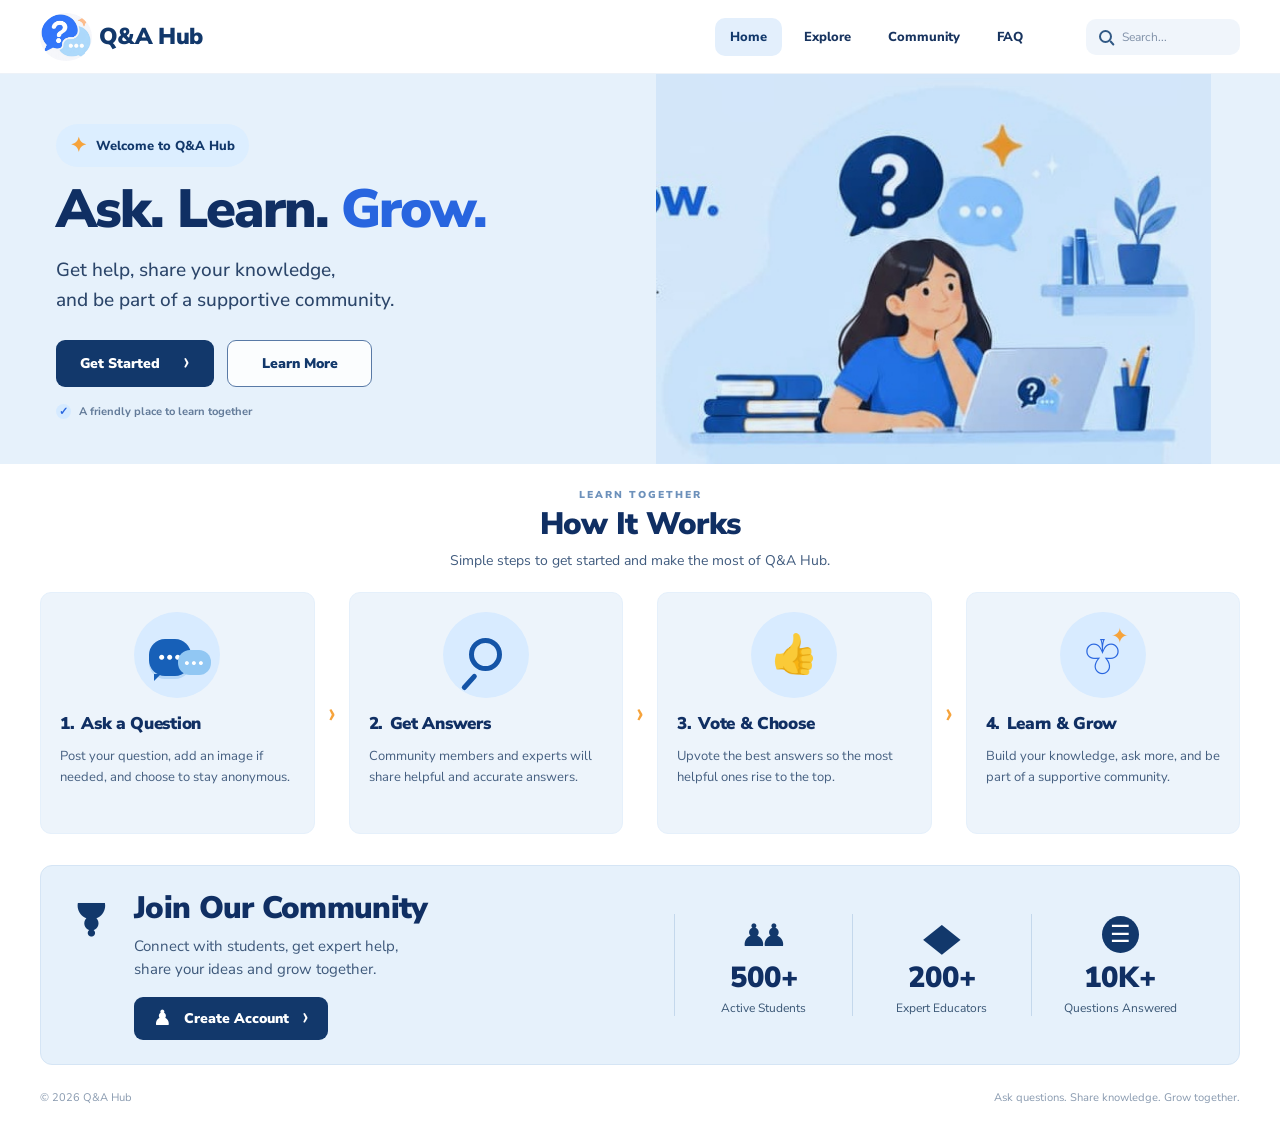
==== Front-end/Routes/Home.html @ 6d91d7c6 "Add Ask and Answer project files" ====
<!doctype html>
<html lang="en">
<head>
  <meta charset="utf-8">
  <meta name="viewport" content="width=device-width, initial-scale=1">
  <meta name="description" content="Ask questions, share knowledge, and grow together with the Q&A Hub community.">
  <title>Q&amp;A Hub</title>
  <link rel="stylesheet" href="../Styles/Home.css">
</head>
<body>
  <header class="site-header">
    <div class="nav-wrap">
      <a class="brand" href="#" aria-label="Q&A Hub home">
        <img src="../Assets/images4/qa-hub-logo.jpg" alt="" class="brand-mark">
        <span>Q&amp;A Hub</span>
      </a>
      <button class="menu-toggle" aria-label="Navigation menu" type="button"><span></span><span></span><span></span></button>
      <nav class="main-nav" aria-label="Main navigation">
        <a class="nav-link active" href="#home">Home</a>
        <a class="nav-link" href="#how-it-works">Explore</a>
        <a class="nav-link" href="#community">Community</a>
        <a class="nav-link" href="#how-it-works">FAQ</a>
      </nav>
      <div class="nav-tools">
        <div class="search-box" role="search" aria-label="Search questions"><span class="search-icon"></span><span>Search...</span></div>
      </div>
    </div>
  </header>

  <main>
    <section class="hero" id="home">
      <div class="hero-inner">
        <div class="hero-copy">
          <div class="eyebrow"><span class="sparkle">✦</span> Welcome to Q&amp;A Hub</div>
          <h1>Ask. Learn. <span>Grow.</span></h1>
          <p class="hero-description">Get help, share your knowledge,<br class="desktop-break"> and be part of a supportive community.</p>
          <div class="hero-actions">
            <a class="button button-primary" href="#community">Get Started <span class="arrow">›</span></a>
            <a class="button button-outline" href="#how-it-works">Learn More</a>
          </div>
          <div class="trust-note"><span class="tiny-check">✓</span> A friendly place to learn together</div>
        </div>
        <div class="hero-art">
          <img src="../Assets/images4/hero-illustration.jpg" alt="Student learning with a laptop, books, and question bubbles">
        </div>
      </div>
    </section>

    <section class="how-section section-wrap" id="how-it-works">
      <div class="section-heading">
        <span class="section-kicker">LEARN TOGETHER</span>
        <h2>How It Works</h2>
        <p>Simple steps to get started and make the most of Q&amp;A Hub.</p>
      </div>
      <div class="steps-grid">
        <article class="step-card">
          <div class="step-icon chat-icon"><span>•••</span><i>•••</i></div>
          <h3><span>1.</span> Ask a Question</h3>
          <p>Post your question, add an image if needed, and choose to stay anonymous.</p>
        </article>
        <span class="step-arrow" aria-hidden="true">›</span>
        <article class="step-card">
          <div class="step-icon"><span class="magnifier"></span></div>
          <h3><span>2.</span> Get Answers</h3>
          <p>Community members and experts will share helpful and accurate answers.</p>
        </article>
        <span class="step-arrow" aria-hidden="true">›</span>
        <article class="step-card">
          <div class="step-icon"><span class="thumb">👍</span></div>
          <h3><span>3.</span> Vote &amp; Choose</h3>
          <p>Upvote the best answers so the most helpful ones rise to the top.</p>
        </article>
        <span class="step-arrow" aria-hidden="true">›</span>
        <article class="step-card">
          <div class="step-icon bulb-icon"><span>♧</span><i>✦</i></div>
          <h3><span>4.</span> Learn &amp; Grow</h3>
          <p>Build your knowledge, ask more, and be part of a supportive community.</p>
        </article>
      </div>
    </section>

    <section class="community-wrap" id="community">
      <div class="community-panel">
        <div class="community-copy">
          <div class="people-symbol" aria-hidden="true">♟</div>
          <div>
            <h2>Join Our Community</h2>
            <p>Connect with students, get expert help,<br class="desktop-break"> share your ideas and grow together.</p>
            <a class="button button-primary create-button" href="#home"><span class="user-symbol">♟</span> Create Account <span class="arrow">›</span></a>
          </div>
        </div>
        <div class="stats">
          <div class="stat">
            <div class="stat-icon people-icon">♟♟</div>
            <strong>500+</strong>
            <span>Active Students</span>
          </div>
          <div class="stat">
            <div class="stat-icon cap-icon">◆</div>
            <strong>200+</strong>
            <span>Expert Educators</span>
          </div>
          <div class="stat">
            <div class="stat-icon question-icon">☰</div>
            <strong>10K+</strong>
            <span>Questions Answered</span>
          </div>
        </div>
      </div>
    </section>
  </main>
  <footer class="site-footer"><span>© 2026 Q&amp;A Hub</span><span>Ask questions. Share knowledge. Grow together.</span></footer>
</body>
</html>
---- Front-end/Styles/Home.css ----
@import url('https://fonts.googleapis.com/css2?family=Nunito+Sans:wght@400;500;600;700;800;900&display=swap');

:root {
  --navy: #12386b;
  --navy-deep: #102f63;
  --blue: #2865df;
  --sky: #e6f1fb;
  --sky-card: #edf4fb;
  --sky-icon: #dcecfb;
  --orange: #f6a33b;
  --ink: #18345f;
  --muted: #506785;
  --white: #fff;
  --border: #d5e1ed;
  --shadow: 0 8px 24px rgba(23, 62, 112, .06);
}

* { box-sizing: border-box; }
html { scroll-behavior: smooth; }
body {
  margin: 0;
  color: var(--ink);
  background: var(--white);
  font-family: "Nunito Sans", "Segoe UI", Arial, sans-serif;
  -webkit-font-smoothing: antialiased;
}
a { color: inherit; text-decoration: none; }
.site-header {
  height: 74px;
  background: rgba(255,255,255,.98);
  border-bottom: 1px solid #edf2f8;
  position: relative;
  z-index: 2;
}
.nav-wrap {
  width: min(1200px, calc(100% - 64px));
  height: 100%;
  margin: auto;
  display: flex;
  align-items: center;
  gap: 30px;
}
.brand { display: flex; align-items: center; gap: 7px; flex-shrink: 0; color: var(--navy); font-size: 23px; font-weight: 900; letter-spacing: -.7px; }
.brand-mark { width: 52px; height: 48px; object-fit: cover; object-position: center; mix-blend-mode: multiply; border-radius: 50%; }
.main-nav { display: flex; align-items: center; gap: 7px; margin-left: auto; }
.nav-link { padding: 10px 15px; border-radius: 10px; font-size: 13px; font-weight: 800; white-space: nowrap; transition: background .2s ease; }
.nav-link:hover, .nav-link.active { background: #e3effc; color: var(--navy); }
.nav-tools { display: flex; align-items: center; gap: 18px; margin-left: 18px; }
.search-box { height: 36px; width: 154px; border-radius: 10px; background: #f0f5fb; display: flex; align-items: center; gap: 10px; padding: 0 13px; color: #8091a8; font-size: 12px; }
.search-icon { width: 13px; height: 13px; border: 2px solid #315985; border-radius: 50%; position: relative; display: inline-block; }
.search-icon:after { content: ""; position: absolute; width: 6px; height: 2px; background: #315985; right: -5px; bottom: -3px; transform: rotate(48deg); border-radius: 2px; }
.menu-toggle { display: none; }

.hero { background: var(--sky); overflow: hidden; }
.hero-inner { width: min(1200px, calc(100% - 64px)); min-height: 390px; margin: auto; display: grid; grid-template-columns: 1fr 1.08fr; align-items: center; gap: 20px; }
.hero-copy { padding: 45px 0 40px 16px; position: relative; z-index: 1; }
.eyebrow { display: inline-flex; align-items: center; gap: 9px; padding: 8px 14px; border-radius: 24px; background: #dceeff; color: var(--navy); font-size: 13px; font-weight: 800; margin-bottom: 14px; }
.sparkle { color: var(--orange); font-size: 20px; }
h1 { font-size: clamp(38px, 4.2vw, 57px); line-height: 1.08; letter-spacing: -1.9px; margin: 0 0 17px; color: var(--navy-deep); font-weight: 900; }
h1 span { color: var(--blue); }
.hero-description { font-size: 19px; line-height: 1.55; color: #2c466a; margin: 0; font-weight: 500; }
.hero-actions { display: flex; flex-wrap: wrap; gap: 13px; margin-top: 25px; }
.button { min-height: 47px; display: inline-flex; align-items: center; justify-content: center; gap: 23px; padding: 0 24px; border-radius: 9px; font-size: 14px; font-weight: 900; transition: transform .2s ease, box-shadow .2s ease, background .2s ease; }
.button:hover { transform: translateY(-2px); box-shadow: 0 7px 16px rgba(16,47,99,.15); }
.button-primary { background: var(--navy); color: white; }
.button-primary:hover { background: #17427f; }
.button-outline { color: var(--navy); background: rgba(255,255,255,.85); border: 1.5px solid #597aa6; min-width: 145px; }
.arrow { font-size: 27px; font-weight: 400; line-height: 0; margin-top: -3px; }
.trust-note { margin-top: 17px; color: #637b99; font-size: 11px; font-weight: 700; }
.tiny-check { display: inline-grid; place-items: center; width: 15px; height: 15px; margin-right: 5px; background: #d5eaff; color: var(--blue); border-radius: 50%; }
.hero-art { height: 390px; display: flex; align-items: center; justify-content: center; min-width: 0; }
.hero-art img { width: 112%; max-width: none; height: 100%; object-fit: contain; mix-blend-mode: multiply; }

.section-wrap { width: min(1200px, calc(100% - 64px)); margin: auto; }
.how-section { padding: 24px 0 31px; }
.section-heading { text-align: center; margin-bottom: 22px; }
.section-kicker { display: block; color: #6d91bb; font-size: 10px; letter-spacing: 2px; font-weight: 900; margin-bottom: 3px; }
.section-heading h2 { margin: 0; color: var(--navy-deep); font-size: 31px; line-height: 1.25; font-weight: 900; letter-spacing: -.7px; }
.section-heading p { margin: 7px 0 0; font-size: 14px; color: #405b7e; }
.steps-grid { display: grid; grid-template-columns: 1fr 18px 1fr 18px 1fr 18px 1fr; align-items: center; gap: 8px; }
.step-card { min-height: 242px; background: var(--sky-card); border: 1px solid #e5f0fb; border-radius: 11px; padding: 19px 19px 17px; text-align: left; }
.step-icon { width: 86px; height: 86px; border-radius: 50%; background: #d8ebff; margin: 0 auto 14px; display: grid; place-items: center; color: var(--blue); position: relative; }
.step-icon .thumb { font-size: 38px; filter: saturate(.9); }
.magnifier { width: 33px; height: 33px; border: 5px solid #1454a7; border-radius: 50%; position: relative; }
.magnifier:after { content: ""; width: 20px; height: 5px; border-radius: 4px; background: #1454a7; position: absolute; right: 21px; bottom: -11px; transform: rotate(-48deg); transform-origin: right center; }
.chat-icon span { position: absolute; background: #1760b8; color: white; font-size: 14px; font-weight: 900; letter-spacing: 1px; padding: 8px 9px 10px; border-radius: 16px; left: 15px; top: 27px; box-shadow: 0 3px 0 #b6d7f7; }
.chat-icon span:after { content: ""; position: absolute; left: 5px; bottom: -5px; border-top: 7px solid #1760b8; border-right: 7px solid transparent; }
.chat-icon i { position: absolute; right: 9px; bottom: 23px; padding: 5px 6px; border-radius: 12px; background: #91c7f3; color: white; font-style: normal; font-size: 11px; letter-spacing: 1px; }
.bulb-icon span { font-size: 48px; transform: rotate(180deg); }
.bulb-icon i { position: absolute; top: 10px; right: 17px; color: var(--orange); font-size: 21px; font-style: normal; }
.step-card h3 { color: var(--navy-deep); font-size: 17px; margin: 0 0 11px; font-weight: 900; white-space: nowrap; letter-spacing: -.3px; }
.step-card h3 span { margin-right: 2px; }
.step-card p { font-size: 13px; line-height: 1.65; color: #455f80; margin: 0; }
.step-arrow { color: var(--orange); font-size: 31px; font-weight: 500; text-align: center; }

.community-wrap { width: min(1200px, calc(100% - 64px)); margin: 0 auto 25px; }
.community-panel { background: #e6f1fb; border: 1px solid #d5e5f5; border-radius: 12px; padding: 24px 30px; display: grid; grid-template-columns: 1.08fr 1fr; align-items: center; gap: 25px; }
.community-copy { display: flex; align-items: flex-start; gap: 22px; }
.people-symbol { color: var(--navy); font-size: 46px; line-height: 1; transform: rotate(180deg); margin-top: 5px; }
.community-copy h2 { margin: 0 0 8px; color: var(--navy-deep); font-size: 31px; line-height: 1.2; font-weight: 900; letter-spacing: -.7px; }
.community-copy p { margin: 0; color: #3d587a; font-size: 15px; line-height: 1.55; }
.create-button { min-height: 43px; margin-top: 16px; padding: 0 19px; gap: 13px; }
.user-symbol { font-size: 20px; }
.stats { display: grid; grid-template-columns: repeat(3, 1fr); align-items: stretch; }
.stat { min-width: 0; text-align: center; padding: 2px 8px 0; border-left: 1px solid #c4d8ec; display: flex; flex-direction: column; align-items: center; }
.stat-icon { height: 42px; color: var(--navy); font-size: 31px; line-height: 1; display: grid; place-items: center; margin-bottom: 3px; }
.people-icon { letter-spacing: -8px; padding-right: 8px; }
.cap-icon { font-size: 39px; transform: scaleX(1.25); }
.question-icon { width: 37px; height: 37px; background: var(--navy); border-radius: 50%; color: white; font-size: 23px; margin-bottom: 8px; }
.stat strong { font-size: 29px; line-height: 1.2; color: var(--navy-deep); font-weight: 900; }
.stat span { margin-top: 5px; font-size: 12px; color: #385574; white-space: nowrap; }
.site-footer { width: min(1200px, calc(100% - 64px)); margin: 0 auto; padding: 0 0 20px; display: flex; justify-content: space-between; color: #8a9bb0; font-size: 11px; }

@media (min-width: 1300px) {
  .hero-inner { min-height: 405px; }
  .hero-art { height: 405px; }
  .step-card { min-height: 248px; }
}
@media (max-width: 1050px) {
  .nav-wrap, .hero-inner, .section-wrap, .community-wrap, .site-footer { width: min(100% - 40px, 900px); }
  .nav-wrap { gap: 15px; }
  .brand { font-size: 19px; }
  .brand-mark { width: 44px; height: 43px; }
  .nav-link { padding: 9px 10px; }
  .nav-tools { gap: 12px; }
  .search-box { width: 130px; }
  .hero-inner { grid-template-columns: 1fr 1fr; }
  .hero-copy { padding-left: 0; }
  .hero-art { height: 340px; }
  .hero-description { font-size: 17px; }
  .step-card { padding: 16px 12px; min-height: 235px; }
  .step-card h3 { font-size: 15px; }
  .step-card p { font-size: 12px; }
  .community-panel { padding: 22px; gap: 15px; }
  .community-copy { gap: 13px; }
  .community-copy h2 { font-size: 26px; }
}
@media (max-width: 760px) {
  .site-header { height: 66px; }
  .nav-wrap { width: calc(100% - 32px); justify-content: space-between; }
  .brand { font-size: 19px; }
  .brand-mark { width: 42px; height: 42px; }
  .menu-toggle { display: flex; flex-direction: column; gap: 4px; border: 0; padding: 8px; background: #eaf4ff; border-radius: 8px; margin-left: auto; }
  .menu-toggle span { width: 18px; height: 2px; background: var(--navy); border-radius: 2px; }
  .main-nav { display: none; }
  .nav-tools { gap: 10px; }
  .search-box { width: 36px; padding: 0; justify-content: center; }
  .search-box span:last-child { display: none; }
  .hero-inner { width: calc(100% - 36px); display: flex; flex-direction: column; gap: 0; align-items: stretch; }
  .hero-copy { padding: 35px 0 5px; }
  .eyebrow { font-size: 12px; margin-bottom: 13px; }
  h1 { font-size: clamp(38px, 9vw, 52px); letter-spacing: -1.5px; }
  .hero-description { font-size: 16px; }
  .desktop-break { display: none; }
  .hero-actions { margin-top: 21px; }
  .button { min-height: 44px; padding: 0 18px; gap: 14px; }
  .hero-art { height: auto; min-height: 230px; margin: 0 -10px; }
  .hero-art img { width: 100%; height: auto; max-height: 290px; object-fit: contain; }
  .section-wrap, .community-wrap, .site-footer { width: calc(100% - 36px); }
  .how-section { padding: 27px 0 24px; }
  .section-heading { margin-bottom: 18px; }
  .section-heading h2 { font-size: 28px; }
  .section-heading p { font-size: 13px; line-height: 1.5; }
  .steps-grid { grid-template-columns: 1fr 1fr; gap: 12px; }
  .step-arrow { display: none; }
  .step-card { min-height: 0; padding: 17px 15px; }
  .step-icon { width: 72px; height: 72px; margin-bottom: 12px; }
  .step-card h3 { white-space: normal; font-size: 15px; margin-bottom: 8px; }
  .step-card p { font-size: 12px; line-height: 1.55; }
  .community-wrap { margin-bottom: 20px; }
  .community-panel { grid-template-columns: 1fr; padding: 22px 18px; gap: 23px; }
  .community-copy { gap: 12px; }
  .people-symbol { font-size: 36px; }
  .community-copy h2 { font-size: 25px; }
  .community-copy p { font-size: 13px; }
  .create-button { margin-top: 13px; }
  .stats { border-top: 1px solid #c4d8ec; padding-top: 17px; }
  .stat:first-child { border-left: 0; }
  .stat { padding: 0 3px; }
  .stat strong { font-size: 24px; }
  .stat span { font-size: 10px; white-space: normal; }
  .stat-icon { font-size: 26px; height: 35px; }
  .question-icon { width: 31px; height: 31px; font-size: 19px; }
  .site-footer { gap: 10px; font-size: 10px; }
}
@media (max-width: 390px) {
  .brand { font-size: 16px; gap: 4px; }
  .brand-mark { width: 36px; height: 36px; }
  .nav-wrap { gap: 7px; }
  .hero-actions { gap: 8px; }
  .button { padding: 0 13px; font-size: 12px; }
  .step-card { padding: 13px 10px; }
  .step-card h3 { font-size: 14px; }
  .community-copy h2 { font-size: 22px; }
  .site-footer { flex-direction: column; text-align: center; }
}
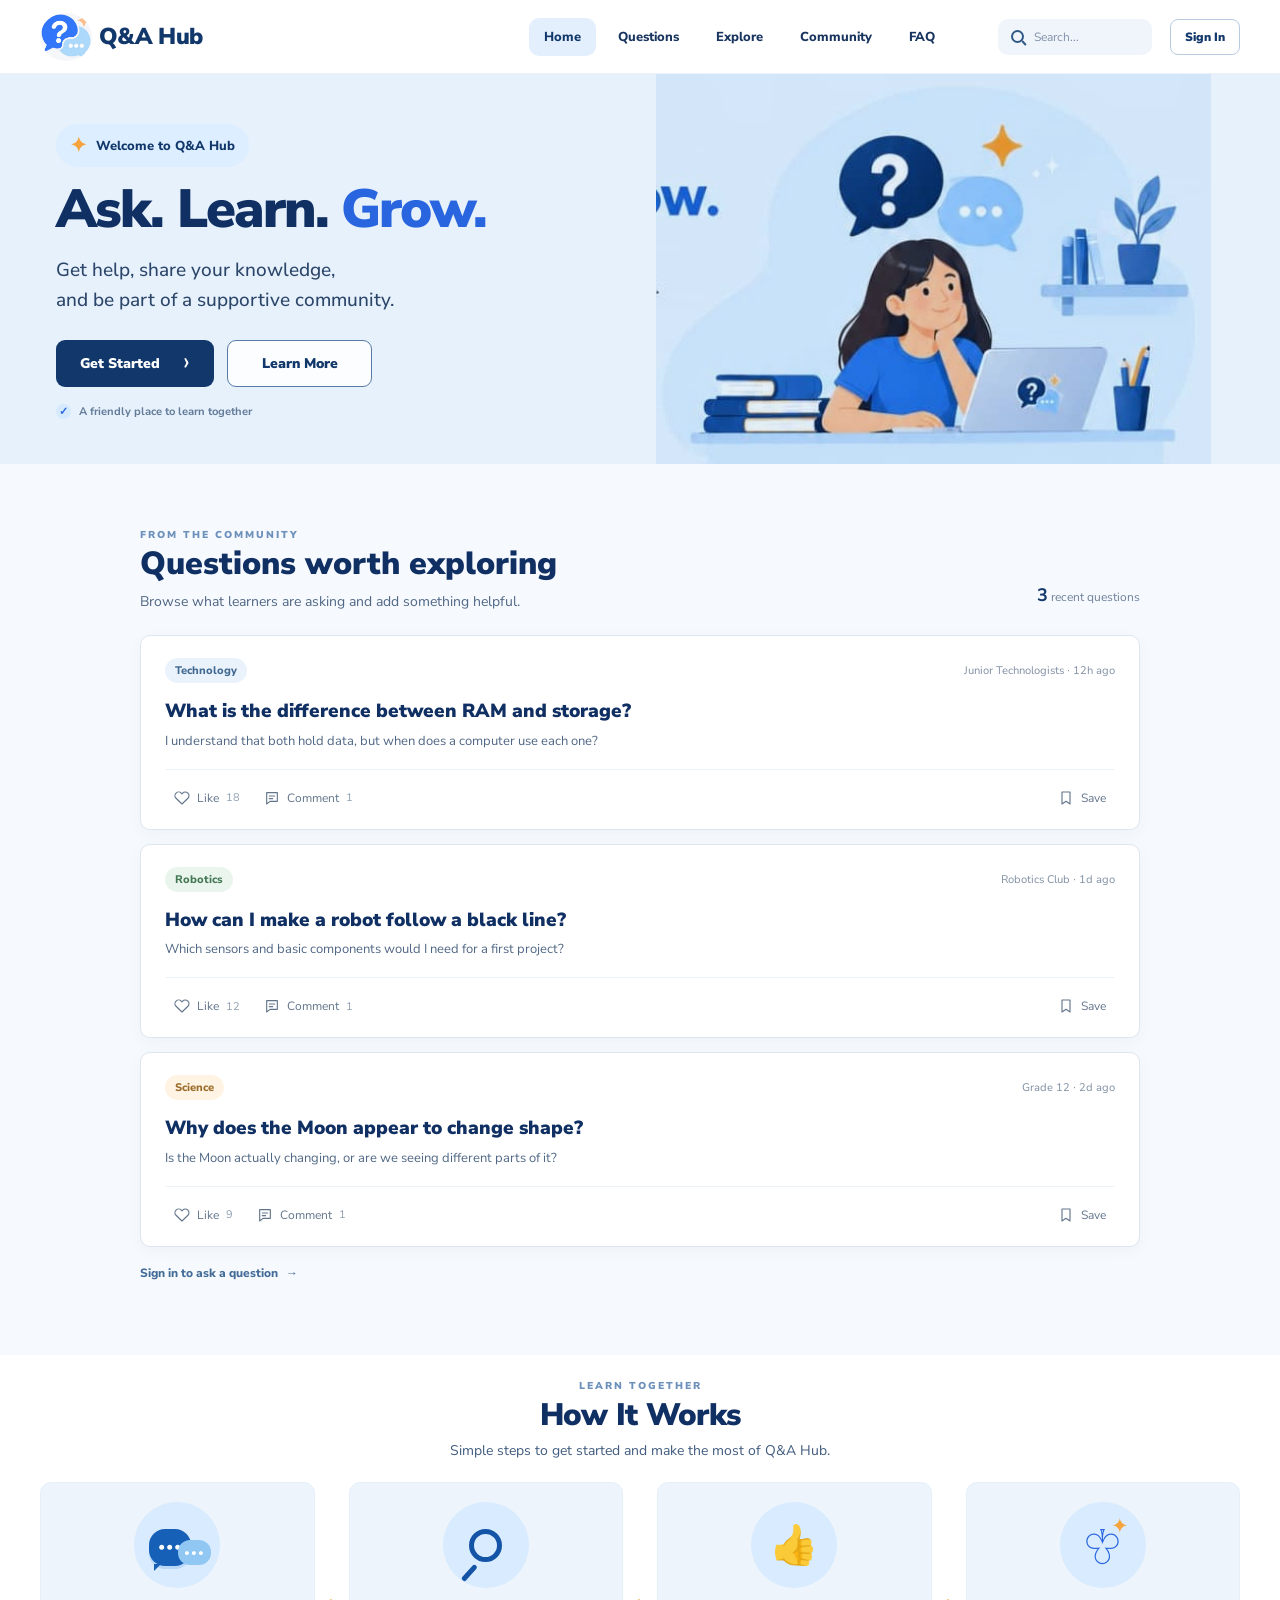
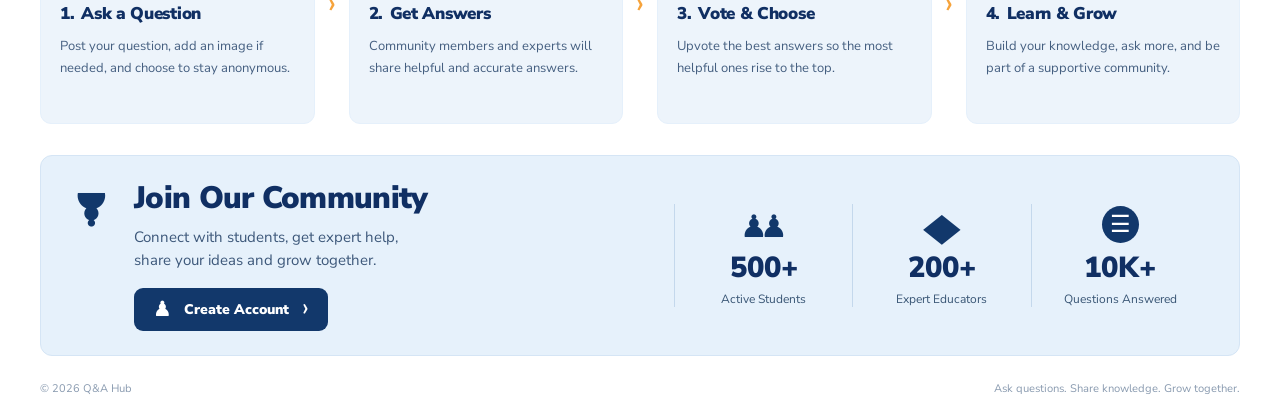
==== commit a8b812d4: "changed home page and main menu" ====
--- a/Front-end/Routes/Home.html
+++ b/Front-end/Routes/Home.html
@@ -17,12 +17,14 @@
       <button class="menu-toggle" aria-label="Navigation menu" type="button"><span></span><span></span><span></span></button>
       <nav class="main-nav" aria-label="Main navigation">
         <a class="nav-link active" href="#home">Home</a>
+        <a class="nav-link" href="#questions">Questions</a>
         <a class="nav-link" href="#how-it-works">Explore</a>
         <a class="nav-link" href="#community">Community</a>
         <a class="nav-link" href="#how-it-works">FAQ</a>
       </nav>
       <div class="nav-tools">
         <div class="search-box" role="search" aria-label="Search questions"><span class="search-icon"></span><span>Search...</span></div>
+        <a class="sign-in-button" href="Sign_in.html">Sign In</a>
       </div>
     </div>
   </header>
@@ -43,6 +45,76 @@
         <div class="hero-art">
           <img src="../Assets/images4/hero-illustration.jpg" alt="Student learning with a laptop, books, and question bubbles">
         </div>
+      </div>
+    </section>
+
+    <section aria-labelledby="questions-title" class="questions-section" id="questions">
+      <div class="questions-wrap">
+        <div class="questions-heading">
+          <div>
+            <span class="section-kicker">FROM THE COMMUNITY</span>
+            <h2 id="questions-title">Questions worth exploring</h2>
+            <p>Browse what learners are asking and add something helpful.</p>
+          </div>
+          <span class="question-total"><strong>3</strong> recent questions</span>
+        </div>
+        <div class="question-feed">
+          <article class="question-card" data-question="ram-storage">
+            <div class="question-card-meta"><span class="question-topic">Technology</span><span>Junior Technologists <i aria-hidden="true">·</i> 12h ago</span></div>
+            <h3>What is the difference between RAM and storage?</h3>
+            <p>I understand that both hold data, but when does a computer use each one?</p>
+            <div class="question-actions" aria-label="Question actions">
+              <button aria-label="Like question" aria-pressed="false" class="question-action" data-like-question="ram-storage" type="button"><svg aria-hidden="true" viewbox="0 0 24 24"><path d="M20.8 4.6a5.5 5.5 0 0 0-7.8 0L12 5.7l-1.1-1.1a5.5 5.5 0 0 0-7.8 7.8l1.1 1.1L12 21l7.8-7.5 1.1-1.1a5.5 5.5 0 0 0-.1-7.8Z"></path></svg><span>Like</span><span class="action-count" data-like-count>18</span></button>
+              <button aria-controls="comments-ram-storage" aria-expanded="false" class="question-action" data-toggle-comments type="button"><svg aria-hidden="true" viewbox="0 0 24 24"><path d="M4 4h16v13H9l-5 4z"></path><path d="M8 9h8M8 13h5"></path></svg><span>Comment</span><span class="action-count" data-comment-count>1</span></button>
+              <button aria-label="Save question" aria-pressed="false" class="question-action save-question" data-save-question="ram-storage" type="button"><svg aria-hidden="true" viewbox="0 0 24 24"><path d="M6 3h12v18l-6-4-6 4z"></path></svg><span>Save</span></button>
+            </div>
+            <section aria-label="Comments" class="question-comments" hidden id="comments-ram-storage">
+              <div class="comment-list" data-comment-list><article class="community-comment"><strong>Farzana</strong><p>RAM is temporary working memory. Storage keeps files even when the computer is off.</p></article></div>
+              <form class="comment-form" data-comment-form>
+                <label class="visually-hidden" for="comment-ram-storage">Write a comment</label>
+                <textarea id="comment-ram-storage" maxlength="500" placeholder="Add a helpful comment..." required rows="2"></textarea>
+                <button class="comment-submit" type="submit">Post comment</button>
+              </form>
+            </section>
+          </article>
+          <article class="question-card" data-question="line-robot">
+            <div class="question-card-meta"><span class="question-topic topic-robotics">Robotics</span><span>Robotics Club <i aria-hidden="true">·</i> 1d ago</span></div>
+            <h3>How can I make a robot follow a black line?</h3>
+            <p>Which sensors and basic components would I need for a first project?</p>
+            <div class="question-actions" aria-label="Question actions">
+              <button aria-label="Like question" aria-pressed="false" class="question-action" data-like-question="line-robot" type="button"><svg aria-hidden="true" viewbox="0 0 24 24"><path d="M20.8 4.6a5.5 5.5 0 0 0-7.8 0L12 5.7l-1.1-1.1a5.5 5.5 0 0 0-7.8 7.8l1.1 1.1L12 21l7.8-7.5 1.1-1.1a5.5 5.5 0 0 0-.1-7.8Z"></path></svg><span>Like</span><span class="action-count" data-like-count>12</span></button>
+              <button aria-controls="comments-line-robot" aria-expanded="false" class="question-action" data-toggle-comments type="button"><svg aria-hidden="true" viewbox="0 0 24 24"><path d="M4 4h16v13H9l-5 4z"></path><path d="M8 9h8M8 13h5"></path></svg><span>Comment</span><span class="action-count" data-comment-count>1</span></button>
+              <button aria-label="Save question" aria-pressed="false" class="question-action save-question" data-save-question="line-robot" type="button"><svg aria-hidden="true" viewbox="0 0 24 24"><path d="M6 3h12v18l-6-4-6 4z"></path></svg><span>Save</span></button>
+            </div>
+            <section aria-label="Comments" class="question-comments" hidden id="comments-line-robot">
+              <div class="comment-list" data-comment-list><article class="community-comment"><strong>Omid</strong><p>Two infrared sensors can detect the contrast between the line and the floor.</p></article></div>
+              <form class="comment-form" data-comment-form>
+                <label class="visually-hidden" for="comment-line-robot">Write a comment</label>
+                <textarea id="comment-line-robot" maxlength="500" placeholder="Add a helpful comment..." required rows="2"></textarea>
+                <button class="comment-submit" type="submit">Post comment</button>
+              </form>
+            </section>
+          </article>
+          <article class="question-card" data-question="moon-phases">
+            <div class="question-card-meta"><span class="question-topic topic-science">Science</span><span>Grade 12 <i aria-hidden="true">·</i> 2d ago</span></div>
+            <h3>Why does the Moon appear to change shape?</h3>
+            <p>Is the Moon actually changing, or are we seeing different parts of it?</p>
+            <div class="question-actions" aria-label="Question actions">
+              <button aria-label="Like question" aria-pressed="false" class="question-action" data-like-question="moon-phases" type="button"><svg aria-hidden="true" viewbox="0 0 24 24"><path d="M20.8 4.6a5.5 5.5 0 0 0-7.8 0L12 5.7l-1.1-1.1a5.5 5.5 0 0 0-7.8 7.8l1.1 1.1L12 21l7.8-7.5 1.1-1.1a5.5 5.5 0 0 0-.1-7.8Z"></path></svg><span>Like</span><span class="action-count" data-like-count>9</span></button>
+              <button aria-controls="comments-moon-phases" aria-expanded="false" class="question-action" data-toggle-comments type="button"><svg aria-hidden="true" viewbox="0 0 24 24"><path d="M4 4h16v13H9l-5 4z"></path><path d="M8 9h8M8 13h5"></path></svg><span>Comment</span><span class="action-count" data-comment-count>1</span></button>
+              <button aria-label="Save question" aria-pressed="false" class="question-action save-question" data-save-question="moon-phases" type="button"><svg aria-hidden="true" viewbox="0 0 24 24"><path d="M6 3h12v18l-6-4-6 4z"></path></svg><span>Save</span></button>
+            </div>
+            <section aria-label="Comments" class="question-comments" hidden id="comments-moon-phases">
+              <div class="comment-list" data-comment-list><article class="community-comment"><strong>Laila</strong><p>As the Moon orbits Earth, sunlight illuminates different portions of the side facing us.</p></article></div>
+              <form class="comment-form" data-comment-form>
+                <label class="visually-hidden" for="comment-moon-phases">Write a comment</label>
+                <textarea id="comment-moon-phases" maxlength="500" placeholder="Add a helpful comment..." required rows="2"></textarea>
+                <button class="comment-submit" type="submit">Post comment</button>
+              </form>
+            </section>
+          </article>
+        </div>
+        <a class="questions-sign-in" href="Sign_in.html">Sign in to ask a question <span aria-hidden="true">→</span></a>
       </div>
     </section>
 
@@ -110,6 +182,7 @@
     </section>
   </main>
   <footer class="site-footer"><span>© 2026 Q&amp;A Hub</span><span>Ask questions. Share knowledge. Grow together.</span></footer>
+  <script src="../../Back-end/Scripts/Home.js" defer></script>
 </body>
 </html>
 
--- a/Front-end/Styles/Home.css
+++ b/Front-end/Styles/Home.css
@@ -46,6 +46,9 @@
 .nav-link { padding: 10px 15px; border-radius: 10px; font-size: 13px; font-weight: 800; white-space: nowrap; transition: background .2s ease; }
 .nav-link:hover, .nav-link.active { background: #e3effc; color: var(--navy); }
 .nav-tools { display: flex; align-items: center; gap: 18px; margin-left: 18px; }
+.sign-in-button { display: inline-flex; min-height: 36px; align-items: center; justify-content: center; padding: 0 14px; border: 1px solid #b9cbe0; border-radius: 8px; color: var(--navy); font-size: 12px; font-weight: 900; white-space: nowrap; transition: background .2s ease, border-color .2s ease; }
+.sign-in-button:hover { background: #e3effc; border-color: #8eaccd; }
+.sign-in-button:focus-visible { outline: 2px solid var(--blue); outline-offset: 3px; }
 .search-box { height: 36px; width: 154px; border-radius: 10px; background: #f0f5fb; display: flex; align-items: center; gap: 10px; padding: 0 13px; color: #8091a8; font-size: 12px; }
 .search-icon { width: 13px; height: 13px; border: 2px solid #315985; border-radius: 50%; position: relative; display: inline-block; }
 .search-icon:after { content: ""; position: absolute; width: 6px; height: 2px; background: #315985; right: -5px; bottom: -3px; transform: rotate(48deg); border-radius: 2px; }
@@ -111,6 +114,45 @@
 .stat span { margin-top: 5px; font-size: 12px; color: #385574; white-space: nowrap; }
 .site-footer { width: min(1200px, calc(100% - 64px)); margin: 0 auto; padding: 0 0 20px; display: flex; justify-content: space-between; color: #8a9bb0; font-size: 11px; }
 
+.questions-section { padding: 64px 0 72px; background: #f6f9fd; scroll-margin-top: 20px; }
+.questions-wrap { width: min(1000px, calc(100% - 64px)); margin: auto; }
+.questions-heading { display: flex; align-items: flex-end; justify-content: space-between; gap: 24px; margin-bottom: 24px; }
+.questions-heading h2 { margin: 0; color: var(--navy-deep); font-size: 32px; line-height: 1.2; font-weight: 900; }
+.questions-heading p { margin: 9px 0 0; color: #506785; font-size: 14px; }
+.question-total { flex: none; padding-bottom: 4px; color: #6d819b; font-size: 12px; }
+.question-total strong { color: var(--navy); font-size: 18px; }
+.question-feed { display: grid; gap: 14px; }
+.question-card { min-width: 0; padding: 22px 24px 14px; border: 1px solid #dce6f0; border-radius: 10px; background: white; box-shadow: 0 4px 16px rgba(23,62,112,.035); }
+.question-card-meta { display: flex; align-items: center; justify-content: space-between; gap: 12px; color: #8190a4; font-size: 11px; }
+.question-topic { display: inline-flex; padding: 5px 10px; border-radius: 14px; background: #eaf3fc; color: #416991; font-size: 11px; font-weight: 800; }
+.topic-robotics { background: #eaf5ed; color: #447854; }
+.topic-science { background: #fff3e3; color: #9a6a28; }
+.question-card h3 { margin: 15px 0 6px; color: var(--navy-deep); font-size: 19px; line-height: 1.4; font-weight: 900; }
+.question-card>p { margin: 0; color: #506785; font-size: 13px; line-height: 1.6; }
+.question-actions { display: flex; align-items: center; gap: 6px; margin-top: 17px; padding-top: 11px; border-top: 1px solid #edf2f7; }
+.question-action { display: inline-flex; min-height: 34px; align-items: center; justify-content: center; gap: 7px; padding: 0 9px; border: 0; border-radius: 6px; background: transparent; color: #63758b; font: inherit; font-size: 12px; cursor: pointer; }
+.question-action:hover { background: #f0f5fb; color: var(--navy); }
+.question-action svg { width: 16px; height: 16px; fill: none; stroke: currentColor; stroke-width: 1.7; stroke-linecap: round; stroke-linejoin: round; }
+.question-action.is-liked { color: #c55262; }
+.question-action.is-liked svg { fill: #fbe6e8; }
+.save-question { margin-left: auto; }
+.question-action.is-saved { color: #315f90; background: #eaf3fc; }
+.action-count { color: #91a0b2; font-size: 11px; }
+.question-comments[hidden] { display: none; }
+.question-comments { margin-top: 12px; padding-top: 14px; border-top: 1px solid #edf2f7; }
+.comment-list { display: grid; gap: 8px; margin-bottom: 12px; }
+.community-comment { padding: 10px 12px; border-left: 2px solid #c5d9ef; background: #f7f9fc; }
+.community-comment strong { color: #415b78; font-size: 11px; }
+.community-comment p { margin: 4px 0 0; color: #506785; font-size: 12px; line-height: 1.55; white-space: pre-wrap; }
+.comment-form { display: grid; gap: 8px; justify-items: end; }
+.visually-hidden { position: absolute; width: 1px; height: 1px; padding: 0; margin: -1px; overflow: hidden; clip: rect(0,0,0,0); white-space: nowrap; border: 0; }
+.comment-form textarea { width: 100%; min-height: 62px; resize: vertical; padding: 10px 12px; border: 1px solid #d5e1ed; border-radius: 7px; color: var(--ink); font: inherit; font-size: 12px; line-height: 1.5; }
+.comment-submit { min-height: 34px; padding: 0 13px; border: 0; border-radius: 6px; background: var(--navy); color: white; font: inherit; font-size: 11px; font-weight: 800; cursor: pointer; }
+.comment-submit:hover { background: #17427f; }
+.questions-sign-in { display: inline-flex; align-items: center; gap: 8px; margin-top: 18px; color: #426b98; font-size: 12px; font-weight: 800; }
+.questions-sign-in:hover { color: var(--navy); text-decoration: underline; }
+.question-action:focus-visible,.comment-submit:focus-visible,.comment-form textarea:focus-visible,.menu-toggle:focus-visible { outline: 2px solid var(--blue); outline-offset: 2px; }
+
 @media (min-width: 1300px) {
   .hero-inner { min-height: 405px; }
   .hero-art { height: 405px; }
@@ -137,13 +179,16 @@
 }
 @media (max-width: 760px) {
   .site-header { height: 66px; }
-  .nav-wrap { width: calc(100% - 32px); justify-content: space-between; }
+  .nav-wrap { position: relative; width: calc(100% - 32px); justify-content: space-between; }
   .brand { font-size: 19px; }
   .brand-mark { width: 42px; height: 42px; }
   .menu-toggle { display: flex; flex-direction: column; gap: 4px; border: 0; padding: 8px; background: #eaf4ff; border-radius: 8px; margin-left: auto; }
   .menu-toggle span { width: 18px; height: 2px; background: var(--navy); border-radius: 2px; }
-  .main-nav { display: none; }
+  .main-nav { position: absolute; top: calc(100% + 1px); left: 0; right: 0; z-index: 5; display: none; flex-direction: column; align-items: stretch; gap: 3px; padding: 8px; border: 1px solid #e2eaf3; border-radius: 9px; background: white; box-shadow: 0 10px 24px rgba(23,62,112,.12); }
+  .main-nav.is-open { display: flex; }
+  .main-nav .nav-link { padding: 11px 12px; }
   .nav-tools { gap: 10px; }
+  .sign-in-button { min-height: 34px; padding: 0 11px; font-size: 11px; }
   .search-box { width: 36px; padding: 0; justify-content: center; }
   .search-box span:last-child { display: none; }
   .hero-inner { width: calc(100% - 36px); display: flex; flex-direction: column; gap: 0; align-items: stretch; }
@@ -157,6 +202,15 @@
   .hero-art { height: auto; min-height: 230px; margin: 0 -10px; }
   .hero-art img { width: 100%; height: auto; max-height: 290px; object-fit: contain; }
   .section-wrap, .community-wrap, .site-footer { width: calc(100% - 36px); }
+  .questions-wrap { width: calc(100% - 36px); }
+  .questions-section { padding: 42px 0 48px; }
+  .questions-heading { align-items: flex-start; flex-direction: column; gap: 9px; margin-bottom: 18px; }
+  .questions-heading h2 { font-size: 26px; }
+  .questions-heading p { font-size: 13px; line-height: 1.5; }
+  .question-card { padding: 17px 16px 12px; }
+  .question-card h3 { font-size: 17px; }
+  .question-card-meta { align-items: flex-start; }
+  .question-card-meta > span:last-child { text-align: right; }
   .how-section { padding: 27px 0 24px; }
   .section-heading { margin-bottom: 18px; }
   .section-heading h2 { font-size: 28px; }
@@ -187,6 +241,9 @@
   .brand { font-size: 16px; gap: 4px; }
   .brand-mark { width: 36px; height: 36px; }
   .nav-wrap { gap: 7px; }
+  .questions-heading h2 { font-size: 23px; }
+  .question-action { gap: 5px; padding: 0 6px; font-size: 11px; }
+  .sign-in-button { padding: 0 8px; font-size: 10px; }
   .hero-actions { gap: 8px; }
   .button { padding: 0 13px; font-size: 12px; }
   .step-card { padding: 13px 10px; }
